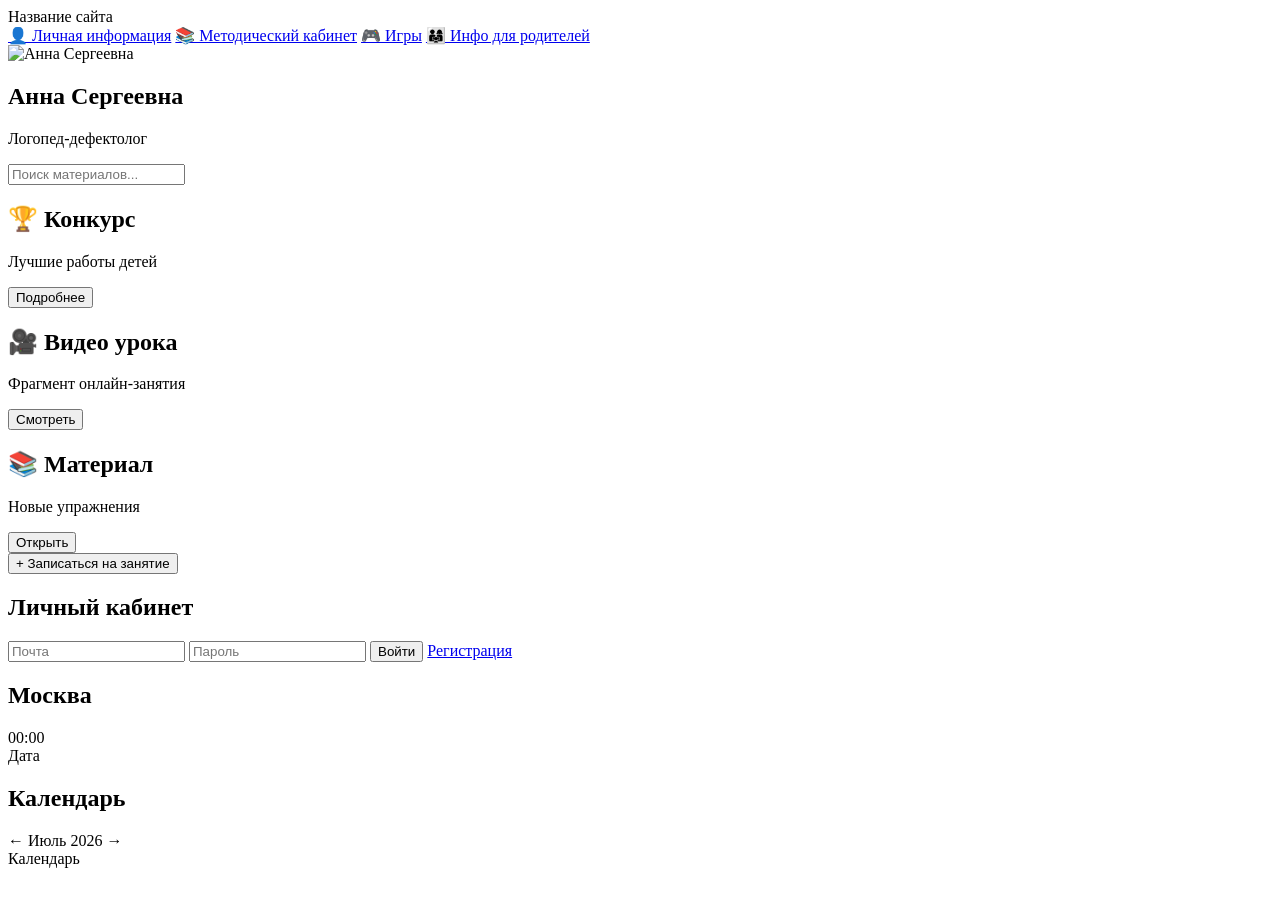
==== index.html @ 62c42d93 "Update index.html" ====
<!DOCTYPE html>
<html lang="ru">

<head>

<meta charset="UTF-8">
<meta name="viewport" content="width=device-width, initial-scale=1.0">

<title>Название сайта</title>

<link rel="stylesheet" href="css/style.css">

</head>


<body>


<div class="layout">


<!-- ЛЕВОЕ МЕНЮ -->

<aside class="sidebar">

<div class="logo">
Название сайта
</div>


<nav>

<a href="#">👤 Личная информация</a>

<a href="#">📚 Методический кабинет</a>

<a href="games.html">🎮 Игры</a>

<a href="parents.html">👨‍👩‍👧 Инфо для родителей</a>

</nav>


</aside>





<!-- ЦЕНТР -->

<main class="main">


<section class="doctor">


<img 
src="assets/avatar/avatar-placeholder.png"
alt="Анна Сергеевна">


<div>

<h1>
Анна Сергеевна
</h1>


<p>
Логопед-дефектолог
</p>


</div>


</section>





<div class="search">

<input 
placeholder="Поиск материалов..."
>

</div>





<section class="carousel">


<div class="card">

<h2>
🏆 Конкурс
</h2>

<p>
Лучшие работы детей
</p>

<button>
Подробнее
</button>

</div>




<div class="card">

<h2>
🎥 Видео урока
</h2>

<p>
Фрагмент онлайн-занятия
</p>

<button>
Смотреть
</button>

</div>




<div class="card">

<h2>
📚 Материал
</h2>

<p>
Новые упражнения
</p>

<button>
Открыть
</button>

</div>


</section>





<button class="record">

+ Записаться на занятие

</button>


</main>







<!-- ПРАВАЯ ЧАСТЬ -->

<aside class="right">


<section class="login">

<h2>
Личный кабинет
</h2>


<input placeholder="Почта">


<input placeholder="Пароль">


<button>
Войти
</button>


<a href="register.html">
Регистрация
</a>


</section>





<section class="clock">

<h2>
Москва
</h2>


<div id="time">
00:00
</div>


<div id="date">
Дата
</div>


</section>





<section class="calendar">


<h2>
Календарь
</h2>


<div class="calendar-box">

← Июль 2026 →

<br>

Календарь


</div>


</section>


</aside>



</div>


<script src="js/main.js"></script>


</body>

</html>
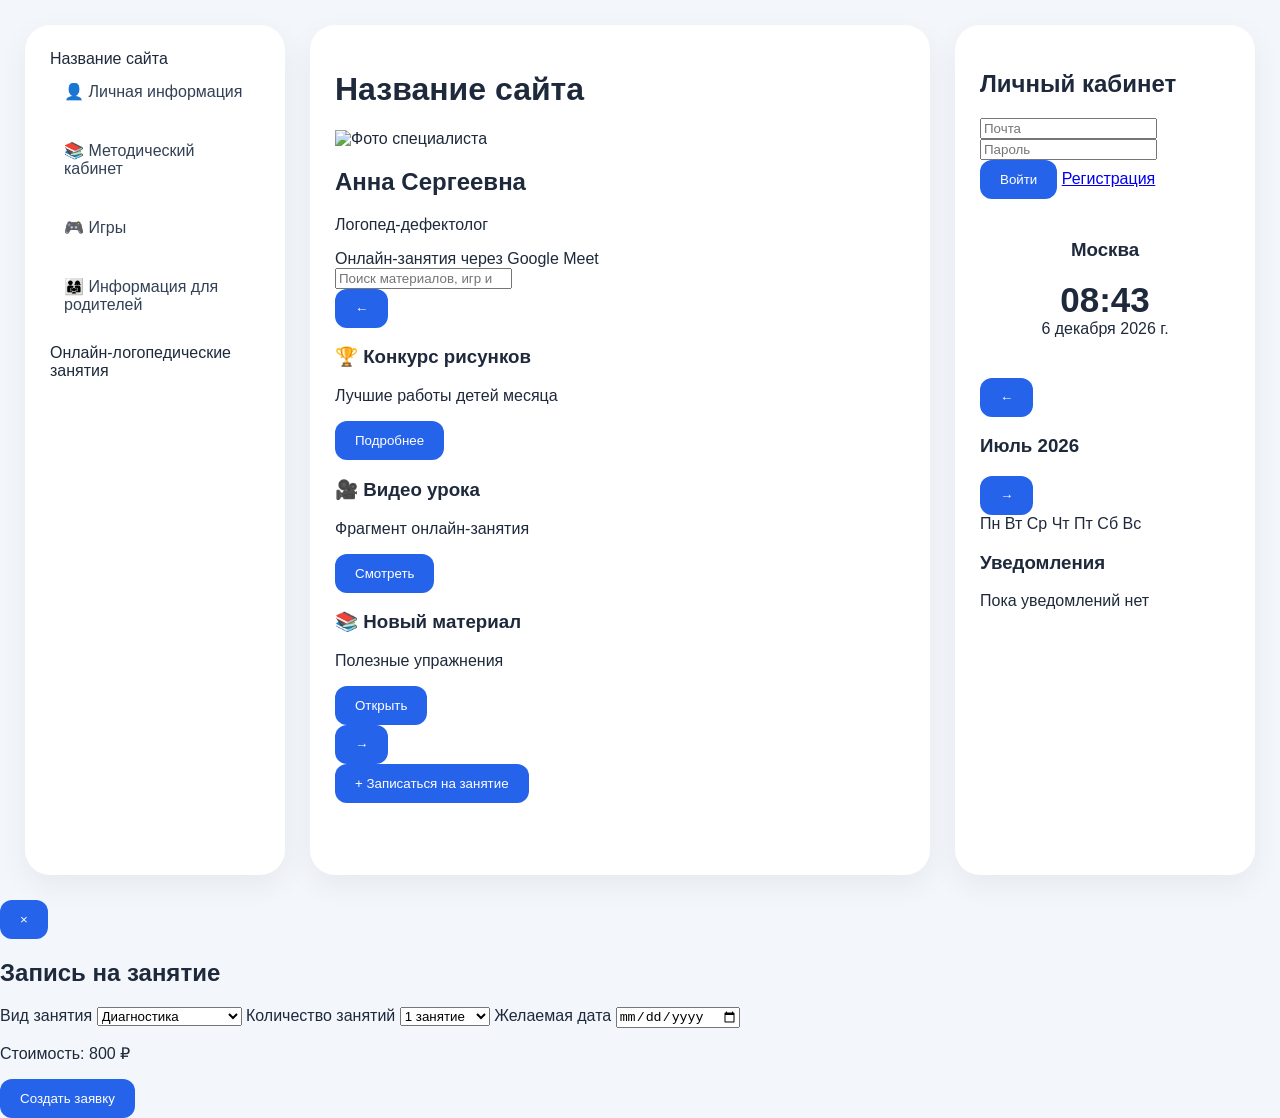
==== commit a9761174: "Update index.html" ====
--- a/index.html
+++ b/index.html
@@ -19,52 +19,117 @@
 <div class="layout">
 
 
-<!-- ЛЕВОЕ МЕНЮ -->
+
+<!-- =========================
+        ЛЕВОЕ МЕНЮ
+========================= -->
+
 
 <aside class="sidebar">
 
-<div class="logo">
+
+<div class="site-logo">
+
+<span id="siteName">
 Название сайта
-</div>
-
-
-<nav>
-
-<a href="#">👤 Личная информация</a>
-
-<a href="#">📚 Методический кабинет</a>
-
-<a href="games.html">🎮 Игры</a>
-
-<a href="parents.html">👨‍👩‍👧 Инфо для родителей</a>
+</span>
+
+</div>
+
+
+
+<nav class="menu">
+
+
+<a href="#">
+👤 Личная информация
+</a>
+
+
+<a href="materials.html">
+📚 Методический кабинет
+</a>
+
+
+<a href="games.html">
+🎮 Игры
+</a>
+
+
+<a href="parents.html">
+👨‍👩‍👧 Информация для родителей
+</a>
+
 
 </nav>
 
 
+
+<div class="sidebar-footer">
+
+<p>
+Онлайн-логопедические занятия
+</p>
+
+</div>
+
+
 </aside>
 
 
 
 
 
-<!-- ЦЕНТР -->
+
+
+<!-- =========================
+        ЦЕНТРАЛЬНЫЙ БЛОК
+========================= -->
+
 
 <main class="main">
 
 
-<section class="doctor">
+
+
+
+<header class="header">
+
+
+<h1 id="headerTitle">
+
+Название сайта
+
+</h1>
+
+
+</header>
+
+
+
+
+
+
+<!-- СПЕЦИАЛИСТ -->
+
+
+<section class="specialist">
 
 
 <img 
 src="assets/avatar/avatar-placeholder.png"
-alt="Анна Сергеевна">
-
-
-<div>
-
-<h1>
+class="avatar"
+alt="Фото специалиста"
+>
+
+
+
+<div class="specialist-info">
+
+
+<h2>
 Анна Сергеевна
-</h1>
+</h2>
 
 
 <p>
@@ -72,98 +137,181 @@
 </p>
 
 
-</div>
-
-
-</section>
-
-
-
-
-
-<div class="search">
+<span>
+Онлайн-занятия через Google Meet
+</span>
+
+
+</div>
+
+
+
+</section>
+
+
+
+
+
+
+
+
+<!-- ПОИСК -->
+
+
+<section class="search-block">
+
 
 <input 
-placeholder="Поиск материалов..."
+type="search"
+id="searchInput"
+placeholder="Поиск материалов, игр и упражнений..."
 >
 
-</div>
-
-
-
-
-
-<section class="carousel">
-
-
-<div class="card">
-
-<h2>
-🏆 Конкурс
-</h2>
+
+</section>
+
+
+
+
+
+
+
+
+<!-- КАРУСЕЛЬ -->
+
+
+<section class="slider">
+
+
+<button 
+class="slider-btn"
+id="prevSlide">
+←
+</button>
+
+
+
+<div class="slides" id="slides">
+
+
+
+<article class="slide active">
+
+
+<h3>
+🏆 Конкурс рисунков
+</h3>
+
 
 <p>
-Лучшие работы детей
+Лучшие работы детей месяца
 </p>
+
 
 <button>
 Подробнее
 </button>
 
-</div>
-
-
-
-
-<div class="card">
-
-<h2>
+
+</article>
+
+
+
+
+
+<article class="slide">
+
+
+<h3>
 🎥 Видео урока
-</h2>
+</h3>
+
 
 <p>
 Фрагмент онлайн-занятия
 </p>
 
+
 <button>
 Смотреть
 </button>
 
-</div>
-
-
-
-
-<div class="card">
-
-<h2>
-📚 Материал
-</h2>
+
+</article>
+
+
+
+
+
+<article class="slide">
+
+
+<h3>
+📚 Новый материал
+</h3>
+
 
 <p>
-Новые упражнения
+Полезные упражнения
 </p>
+
 
 <button>
 Открыть
 </button>
 
-</div>
-
-
-</section>
-
-
-
-
-
-<button class="record">
+
+</article>
+
+
+
+</div>
+
+
+
+
+<button 
+class="slider-btn"
+id="nextSlide">
+
+→
+
+</button>
+
+
+
+</section>
+
+
+
+
+
+
+
+
+
+<!-- ЗАПИСЬ -->
+
+
+<section class="booking-preview">
+
+
+<button 
+class="record-btn"
+id="openBooking">
 
 + Записаться на занятие
 
 </button>
 
 
+</section>
+
+
+
+
+
+
 </main>
 
 
@@ -172,27 +320,50 @@
 
 
 
-<!-- ПРАВАЯ ЧАСТЬ -->
+
+
+<!-- =========================
+        ПРАВАЯ КОЛОНКА
+========================= -->
+
 
 <aside class="right">
 
 
-<section class="login">
+
+
+
+
+<!-- ЛИЧНЫЙ КАБИНЕТ -->
+
+
+<section class="account">
+
 
 <h2>
 Личный кабинет
 </h2>
 
 
-<input placeholder="Почта">
-
-
-<input placeholder="Пароль">
+
+<input 
+type="email"
+placeholder="Почта"
+>
+
+
+
+<input 
+type="password"
+placeholder="Пароль"
+>
+
 
 
 <button>
 Войти
 </button>
+
 
 
 <a href="register.html">
@@ -200,17 +371,26 @@
 </a>
 
 
-</section>
-
-
-
+
+</section>
+
+
+
+
+
+
+
+
+
+<!-- ЧАСЫ -->
 
 
 <section class="clock">
 
-<h2>
+
+<h3>
 Москва
-</h2>
+</h3>
 
 
 <div id="time">
@@ -229,34 +409,255 @@
 
 
 
+
+
+
+
+<!-- КАЛЕНДАРЬ -->
+
+
 <section class="calendar">
 
 
+<div class="calendar-top">
+
+
+<button id="prevMonth">
+←
+</button>
+
+
+<h3 id="monthTitle">
+Июль 2026
+</h3>
+
+
+<button id="nextMonth">
+→
+</button>
+
+
+
+</div>
+
+
+
+
+
+<div class="week">
+
+<span>Пн</span>
+<span>Вт</span>
+<span>Ср</span>
+<span>Чт</span>
+<span>Пт</span>
+<span>Сб</span>
+<span>Вс</span>
+
+</div>
+
+
+
+
+
+<div 
+id="calendarDays"
+class="days">
+
+</div>
+
+
+
+
+
+</section>
+
+
+
+
+
+
+
+
+
+<!-- БУДУЩИЕ УВЕДОМЛЕНИЯ -->
+
+
+<section class="notifications">
+
+
+<h3>
+Уведомления
+</h3>
+
+
+<div id="notificationsList">
+
+Пока уведомлений нет
+
+</div>
+
+
+</section>
+
+
+
+
+</aside>
+
+
+
+
+
+
+</div>
+
+
+
+
+
+
+
+
+
+<!-- =========================
+       ОКНО ЗАПИСИ
+========================= -->
+
+
+<div 
+class="modal"
+id="bookingModal">
+
+
+
+<div class="modal-content">
+
+
+<button 
+class="close-modal"
+id="closeBooking">
+
+×
+
+</button>
+
+
+
 <h2>
-Календарь
+Запись на занятие
 </h2>
 
 
-<div class="calendar-box">
-
-← Июль 2026 →
-
-<br>
-
-Календарь
-
-
-</div>
-
-
-</section>
-
-
-</aside>
-
-
-
-</div>
+
+
+
+<label>
+Вид занятия
+</label>
+
+
+<select>
+
+
+<option>
+Диагностика
+</option>
+
+
+<option>
+Постановка звуков
+</option>
+
+
+<option>
+Развитие речи
+</option>
+
+
+<option>
+Подготовка к школе
+</option>
+
+
+</select>
+
+
+
+
+
+
+<label>
+Количество занятий
+</label>
+
+
+<select>
+
+
+<option>
+1 занятие
+</option>
+
+
+<option>
+5 занятий
+</option>
+
+
+<option>
+10 занятий
+</option>
+
+
+</select>
+
+
+
+
+
+
+<label>
+Желаемая дата
+</label>
+
+
+<input type="date">
+
+
+
+
+
+<p class="price">
+
+Стоимость:
+800 ₽
+
+</p>
+
+
+
+
+<button>
+
+Создать заявку
+
+</button>
+
+
+
+</div>
+
+
+</div>
+
+
+
+
+
+
+
+
 
 
 <script src="js/main.js"></script>
--- a/css/style.css
+++ b/css/style.css
@@ -0,0 +1,351 @@
+*{
+box-sizing:border-box;
+}
+
+
+body{
+
+margin:0;
+
+font-family:
+"Inter",
+Arial,
+sans-serif;
+
+background:#f3f7fb;
+
+color:#1e293b;
+
+}
+
+
+
+.layout{
+
+display:grid;
+
+grid-template-columns:
+260px 1fr 300px;
+
+gap:25px;
+
+padding:25px;
+
+min-height:100vh;
+
+}
+
+
+
+
+
+.sidebar,
+.right,
+.main{
+
+background:white;
+
+border-radius:25px;
+
+padding:25px;
+
+box-shadow:
+0 10px 30px rgba(0,0,0,.06);
+
+}
+
+
+
+
+
+.logo{
+
+font-size:25px;
+
+font-weight:700;
+
+color:#2563eb;
+
+margin-bottom:40px;
+
+}
+
+
+
+nav{
+
+display:flex;
+
+flex-direction:column;
+
+gap:12px;
+
+}
+
+
+
+nav a{
+
+padding:14px;
+
+border-radius:14px;
+
+text-decoration:none;
+
+color:#334155;
+
+}
+
+
+
+nav a:hover{
+
+background:#e0f2fe;
+
+color:#2563eb;
+
+}
+
+
+
+
+
+.doctor{
+
+display:flex;
+
+align-items:center;
+
+gap:25px;
+
+}
+
+
+
+.doctor img{
+
+width:120px;
+
+height:120px;
+
+border-radius:50%;
+
+object-fit:cover;
+
+background:#dbeafe;
+
+}
+
+
+
+.doctor h1{
+
+font-size:34px;
+
+margin:0;
+
+}
+
+
+
+.doctor p{
+
+font-size:18px;
+
+color:#64748b;
+
+}
+
+
+
+
+
+.search{
+
+margin:35px 0;
+
+}
+
+
+
+.search input{
+
+width:100%;
+
+padding:16px;
+
+border-radius:15px;
+
+border:1px solid #dbeafe;
+
+font-size:16px;
+
+}
+
+
+
+
+
+.carousel{
+
+display:flex;
+
+gap:20px;
+
+overflow:hidden;
+
+}
+
+
+
+.card{
+
+background:#eff6ff;
+
+padding:25px;
+
+border-radius:20px;
+
+min-width:240px;
+
+}
+
+
+
+button{
+
+background:#2563eb;
+
+color:white;
+
+border:0;
+
+padding:12px 20px;
+
+border-radius:12px;
+
+cursor:pointer;
+
+}
+
+
+
+
+
+.record{
+
+width:100%;
+
+margin-top:30px;
+
+font-size:18px;
+
+padding:18px;
+
+}
+
+
+
+
+
+.login input{
+
+width:100%;
+
+padding:12px;
+
+margin-bottom:10px;
+
+border-radius:10px;
+
+border:1px solid #ddd;
+
+}
+
+
+
+.login button{
+
+width:100%;
+
+}
+
+
+
+.login a{
+
+display:block;
+
+margin-top:15px;
+
+color:#2563eb;
+
+}
+
+
+
+
+
+.clock{
+
+margin-top:40px;
+
+text-align:center;
+
+}
+
+
+
+#time{
+
+font-size:35px;
+
+font-weight:700;
+
+}
+
+
+
+
+
+.calendar{
+
+margin-top:40px;
+
+}
+
+
+
+.calendar-box{
+
+height:220px;
+
+border-radius:20px;
+
+background:#f8fafc;
+
+display:flex;
+
+align-items:center;
+
+justify-content:center;
+
+text-align:center;
+
+color:#94a3b8;
+
+}
+
+
+
+
+
+@media(max-width:1100px){
+
+.layout{
+
+grid-template-columns:1fr;
+
+}
+
+}
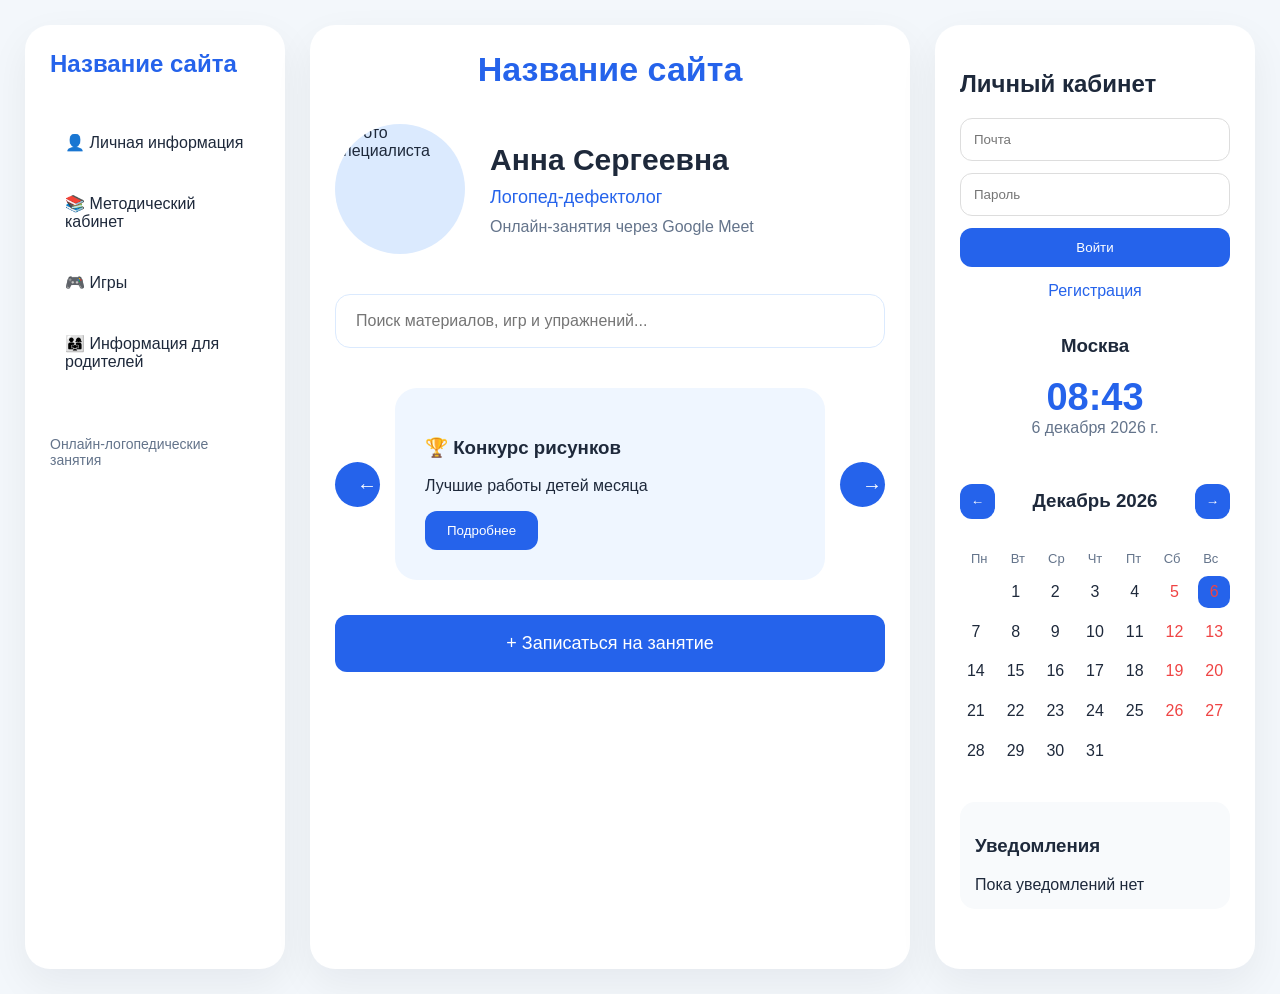
==== commit d634c85c: "Update index.html" ====
--- a/index.html
+++ b/index.html
@@ -530,7 +530,6 @@
 id="bookingModal">
 
 
-
 <div class="modal-content">
 
 
@@ -553,34 +552,35 @@
 
 
 <label>
-Вид занятия
+Выберите услугу
 </label>
 
 
-<select>
-
-
-<option>
-Диагностика
-</option>
-
-
-<option>
-Постановка звуков
-</option>
-
-
-<option>
-Развитие речи
-</option>
-
-
-<option>
-Подготовка к школе
+<select id="serviceSelect">
+
+
+<option value="800">
+Диагностика — 800 ₽
+</option>
+
+
+<option value="900">
+Постановка звука — 900 ₽
+</option>
+
+
+<option value="700">
+Развитие речи — 700 ₽
+</option>
+
+
+<option value="1000">
+Подготовка к школе — 1000 ₽
 </option>
 
 
 </select>
+
 
 
 
@@ -592,21 +592,72 @@
 </label>
 
 
-<select>
+<select id="countSelect">
+
+
+<option value="1">
+1 занятие
+</option>
+
+
+<option value="5">
+5 занятий
+</option>
+
+
+<option value="10">
+10 занятий
+</option>
+
+
+</select>
+
+
+
+
+
+
+
+<label>
+Дата занятия
+</label>
+
+
+<input 
+type="date"
+id="lessonDate"
+>
+
+
+
+
+
+
+<label>
+Желаемое время
+</label>
+
+
+<select id="timeSelect">
 
 
 <option>
-1 занятие
+10:00
 </option>
 
 
 <option>
-5 занятий
+12:00
 </option>
 
 
 <option>
-10 занятий
+15:00
+</option>
+
+
+<option>
+18:00
 </option>
 
 
@@ -617,32 +668,29 @@
 
 
 
-<label>
-Желаемая дата
-</label>
-
-
-<input type="date">
-
-
-
-
-
-<p class="price">
+<h3>
 
 Стоимость:
-800 ₽
-
-</p>
-
-
-
-
-<button>
-
-Создать заявку
-
-</button>
+
+<span id="totalPrice">
+800
+</span>
+
+₽
+
+</h3>
+
+
+
+
+
+
+<button id="sendBooking">
+
+Отправить заявку
+
+</button>
+
 
 
 
--- a/css/style.css
+++ b/css/style.css
@@ -1,53 +1,1017 @@
 *{
-box-sizing:border-box;
-}
+    box-sizing:border-box;
+}
+
+
+:root{
+
+    --primary:#2563eb;
+    --primary-light:#e0f2fe;
+
+    --bg:#f3f7fb;
+
+    --white:#ffffff;
+
+    --text:#1e293b;
+
+    --muted:#64748b;
+
+    --border:#dbeafe;
+
+    --danger:#ef4444;
+
+}
+
 
 
 body{
 
-margin:0;
-
-font-family:
-"Inter",
-Arial,
-sans-serif;
-
-background:#f3f7fb;
-
-color:#1e293b;
-
-}
-
+    margin:0;
+
+    font-family:
+    "Inter",
+    Arial,
+    sans-serif;
+
+    background:var(--bg);
+
+    color:var(--text);
+
+}
+
+
+
+
+
+/* =========================
+        ОСНОВНАЯ СЕТКА
+========================= */
 
 
 .layout{
 
+    min-height:100vh;
+
+    display:grid;
+
+    grid-template-columns:
+
+    260px
+    minmax(400px,1fr)
+    320px;
+
+
+    gap:25px;
+
+    padding:25px;
+
+}
+
+
+
+
+
+
+.sidebar,
+.main,
+.right{
+
+    background:var(--white);
+
+    border-radius:25px;
+
+    padding:25px;
+
+    box-shadow:
+
+    0 15px 40px rgba(15,23,42,.06);
+
+}
+
+
+
+
+
+/* =========================
+        ЛЕВОЕ МЕНЮ
+========================= */
+
+
+.site-logo{
+
+
+    font-size:24px;
+
+    font-weight:800;
+
+    color:var(--primary);
+
+    margin-bottom:40px;
+
+}
+
+
+
+.menu{
+
+    display:flex;
+
+    flex-direction:column;
+
+    gap:12px;
+
+}
+
+
+
+.menu a{
+
+
+    text-decoration:none;
+
+    color:var(--text);
+
+    padding:15px;
+
+    border-radius:15px;
+
+    transition:.25s;
+
+}
+
+
+
+.menu a:hover{
+
+
+    background:var(--primary-light);
+
+    color:var(--primary);
+
+    transform:translateX(5px);
+
+}
+
+
+
+
+.sidebar-footer{
+
+
+    margin-top:50px;
+
+    color:var(--muted);
+
+    font-size:14px;
+
+}
+
+
+
+
+
+
+
+/* =========================
+        ШАПКА
+========================= */
+
+
+.header{
+
+
+    text-align:center;
+
+    margin-bottom:35px;
+
+}
+
+
+
+.header h1{
+
+
+    margin:0;
+
+    font-size:34px;
+
+    color:var(--primary);
+
+}
+
+
+
+
+
+
+/* =========================
+        СПЕЦИАЛИСТ
+========================= */
+
+
+.specialist{
+
+
+    display:flex;
+
+    align-items:center;
+
+    gap:25px;
+
+}
+
+
+
+.avatar{
+
+
+    width:130px;
+
+    height:130px;
+
+    border-radius:50%;
+
+    object-fit:cover;
+
+    background:#dbeafe;
+
+}
+
+
+
+.specialist-info h2{
+
+
+    margin:0;
+
+    font-size:30px;
+
+}
+
+
+
+.specialist-info p{
+
+
+    margin:10px 0;
+
+    font-size:18px;
+
+    color:var(--primary);
+
+}
+
+
+
+.specialist-info span{
+
+
+    color:var(--muted);
+
+}
+
+
+
+
+
+
+/* =========================
+        ПОИСК
+========================= */
+
+
+.search-block{
+
+
+    margin:40px 0;
+
+}
+
+
+
+.search-block input{
+
+
+    width:100%;
+
+    padding:17px 20px;
+
+    border-radius:15px;
+
+    border:1px solid var(--border);
+
+    font-size:16px;
+
+    outline:none;
+
+}
+
+
+
+.search-block input:focus{
+
+
+    border-color:var(--primary);
+
+}
+
+
+
+
+
+
+
+
+/* =========================
+        КАРУСЕЛЬ
+========================= */
+
+
+.slider{
+
+
+    display:flex;
+
+    align-items:center;
+
+    gap:15px;
+
+}
+
+
+
+.slides{
+
+
+    flex:1;
+
+    overflow:hidden;
+
+}
+
+
+
+.slide{
+
+
+    display:none;
+
+    background:#eff6ff;
+
+    padding:30px;
+
+    border-radius:22px;
+
+    min-height:190px;
+
+}
+
+
+
+.slide.active{
+
+
+    display:block;
+
+    animation:fade .4s;
+
+}
+
+
+
+@keyframes fade{
+
+
+    from{
+
+        opacity:0;
+
+        transform:translateX(20px);
+
+    }
+
+
+    to{
+
+        opacity:1;
+
+        transform:translateX(0);
+
+    }
+
+}
+
+
+
+.slider-btn{
+
+
+    width:45px;
+
+    height:45px;
+
+    border-radius:50%;
+
+    background:var(--primary);
+
+    color:white;
+
+    border:0;
+
+    cursor:pointer;
+
+    font-size:20px;
+
+}
+
+
+
+
+
+
+button{
+
+
+    background:var(--primary);
+
+    color:white;
+
+    border:0;
+
+    padding:12px 22px;
+
+    border-radius:12px;
+
+    cursor:pointer;
+
+    transition:.2s;
+
+}
+
+
+
+button:hover{
+
+
+    transform:translateY(-2px);
+
+    opacity:.9;
+
+}
+
+
+
+
+
+
+/* =========================
+        ЗАПИСЬ
+========================= */
+
+
+.booking-preview{
+
+
+    margin-top:35px;
+
+}
+
+
+
+.record-btn{
+
+
+    width:100%;
+
+    padding:18px;
+
+    font-size:18px;
+
+}
+
+
+
+
+
+
+
+/* =========================
+        ПРАВАЯ ЧАСТЬ
+========================= */
+
+
+.right section{
+
+
+    margin-bottom:35px;
+
+}
+
+
+
+.account input{
+
+
+    width:100%;
+
+    padding:13px;
+
+    margin-bottom:12px;
+
+    border-radius:12px;
+
+    border:1px solid #ddd;
+
+}
+
+
+
+.account button{
+
+
+    width:100%;
+
+}
+
+
+
+.account a{
+
+
+    display:block;
+
+    text-align:center;
+
+    margin-top:15px;
+
+    color:var(--primary);
+
+    text-decoration:none;
+
+}
+
+
+
+
+
+
+
+/* =========================
+        ЧАСЫ
+========================= */
+
+
+.clock{
+
+
+    text-align:center;
+
+}
+
+
+
+#time{
+
+
+    font-size:38px;
+
+    font-weight:800;
+
+    color:var(--primary);
+
+}
+
+
+
+#date{
+
+
+    color:var(--muted);
+
+}
+
+
+
+
+
+
+/* =========================
+        КАЛЕНДАРЬ
+========================= */
+
+
+.calendar-top{
+
+
+    display:flex;
+
+    align-items:center;
+
+    justify-content:space-between;
+
+}
+
+
+
+.calendar-top button{
+
+
+    width:35px;
+
+    height:35px;
+
+    padding:0;
+
+}
+
+
+
+.week{
+
+
+    margin-top:20px;
+
+    display:grid;
+
+    grid-template-columns:repeat(7,1fr);
+
+    text-align:center;
+
+    color:var(--muted);
+
+    font-size:13px;
+
+}
+
+
+
+.days{
+
+
+    margin-top:10px;
+
+    display:grid;
+
+    grid-template-columns:repeat(7,1fr);
+
+    gap:8px;
+
+}
+
+
+
+.days div{
+
+
+    aspect-ratio:1;
+
+    display:flex;
+
+    align-items:center;
+
+    justify-content:center;
+
+    border-radius:10px;
+
+    cursor:pointer;
+
+}
+
+
+
+.days div:hover{
+
+
+    background:var(--primary-light);
+
+}
+
+
+
+.today{
+
+
+    background:var(--primary);
+
+    color:white;
+
+}
+
+
+
+.weekend{
+
+
+    color:var(--danger);
+
+}
+
+
+
+
+
+
+
+/* =========================
+        УВЕДОМЛЕНИЯ
+========================= */
+
+
+.notifications{
+
+
+    padding:15px;
+
+    background:#f8fafc;
+
+    border-radius:15px;
+
+}
+
+
+
+
+
+
+/* =========================
+        МОДАЛЬНОЕ ОКНО
+========================= */
+
+
+.modal{
+
+
+    position:fixed;
+
+    inset:0;
+
+    background:rgba(15,23,42,.45);
+
+    display:none;
+
+    align-items:center;
+
+    justify-content:center;
+
+}
+
+
+
+.modal.active{
+
+
+    display:flex;
+
+}
+
+
+
+.modal-content{
+
+
+    width:400px;
+
+    background:white;
+
+    padding:30px;
+
+    border-radius:25px;
+
+}
+
+
+
+.modal-content input,
+.modal-content select{
+
+
+    width:100%;
+
+    padding:14px;
+
+    margin:10px 0 20px;
+
+    border-radius:12px;
+
+    border:1px solid #ddd;
+
+}
+
+
+
+.close-modal{
+
+
+    float:right;
+
+    background:#ef4444;
+
+}
+
+
+
+
+
+/* =========================
+        МОБИЛЬНАЯ ВЕРСИЯ
+========================= */
+
+
+@media(max-width:1100px){
+
+
+.layout{
+
+
+    grid-template-columns:1fr;
+
+}
+
+
+
+.sidebar,
+.right{
+
+
+    order:2;
+
+}
+
+
+
+.main{
+
+
+    order:1;
+
+}
+
+
+}
+
+
+
+@media(max-width:600px){
+
+
+.layout{
+
+
+    padding:10px;
+
+}
+
+
+
+.specialist{
+
+
+    flex-direction:column;
+
+    text-align:center;
+
+}
+
+
+
+.specialist-info h2{
+
+
+    font-size:24px;
+
+}
+
+
+
+.slider{
+
+
+    gap:5px;
+
+}
+
+
+
+.modal-content{
+
+
+    width:90%;
+
+}
+
+
+}
+
+/* =========================
+        АВТОРИЗАЦИЯ
+========================= */
+
+
+.auth-page{
+
+min-height:100vh;
+
+display:flex;
+
+align-items:center;
+
+justify-content:center;
+
+}
+
+
+
+.auth-card{
+
+background:white;
+
+padding:40px;
+
+border-radius:25px;
+
+width:400px;
+
+box-shadow:
+0 15px 40px rgba(0,0,0,.08);
+
+text-align:center;
+
+}
+
+
+
+.auth-card input{
+
+width:100%;
+
+padding:15px;
+
+margin:10px 0;
+
+border-radius:12px;
+
+border:1px solid #ddd;
+
+}
+
+
+
+.auth-card button{
+
+width:100%;
+
+margin:15px 0;
+
+}
+
+
+
+.auth-card a{
+
+display:block;
+
+margin-top:15px;
+
+color:#2563eb;
+
+text-decoration:none;
+
+}
+
+
+
+
+
+/* =========================
+        ПРОФИЛЬ
+========================= */
+
+
+.profile-page{
+
+padding:30px;
+
 display:grid;
 
 grid-template-columns:
-260px 1fr 300px;
+
+350px 1fr;
 
 gap:25px;
 
-padding:25px;
-
-min-height:100vh;
-
-}
-
-
-
-
-
-.sidebar,
-.right,
-.main{
+}
+
+
+
+.profile-card,
+.schedule-card,
+.profile-actions{
 
 background:white;
 
+padding:30px;
+
 border-radius:25px;
-
-padding:25px;
 
 box-shadow:
 0 10px 30px rgba(0,0,0,.06);
@@ -56,52 +1020,154 @@
 
 
 
-
-
-.logo{
-
-font-size:25px;
-
-font-weight:700;
+.lesson-balance{
+
+margin-top:30px;
+
+background:#eff6ff;
+
+padding:25px;
+
+border-radius:20px;
+
+text-align:center;
+
+}
+
+
+
+.lesson-balance span{
+
+font-size:50px;
+
+font-weight:800;
 
 color:#2563eb;
 
-margin-bottom:40px;
-
-}
-
-
-
-nav{
+}
+
+
+
+.empty-schedule{
+
+padding:40px;
+
+background:#f8fafc;
+
+border-radius:20px;
+
+text-align:center;
+
+}
+
+/* =========================
+        АДМИНКА
+========================= */
+
+
+.admin-layout{
+
+display:grid;
+
+grid-template-columns:260px 1fr;
+
+min-height:100vh;
+
+gap:25px;
+
+padding:25px;
+
+}
+
+
+
+.admin-sidebar{
+
+background:white;
+
+padding:25px;
+
+border-radius:25px;
 
 display:flex;
 
 flex-direction:column;
 
-gap:12px;
-
-}
-
-
-
-nav a{
-
-padding:14px;
-
-border-radius:14px;
+gap:15px;
+
+}
+
+
+
+.admin-sidebar a{
 
 text-decoration:none;
 
 color:#334155;
 
-}
-
-
-
-nav a:hover{
+padding:12px;
+
+border-radius:12px;
+
+}
+
+
+
+.admin-sidebar a:hover{
 
 background:#e0f2fe;
 
+}
+
+
+
+.admin-main{
+
+display:flex;
+
+flex-direction:column;
+
+gap:25px;
+
+}
+
+
+
+.admin-header,
+.admin-block,
+.stats .stat-card,
+.admin-actions{
+
+background:white;
+
+padding:25px;
+
+border-radius:25px;
+
+box-shadow:
+0 10px 30px rgba(0,0,0,.05);
+
+}
+
+
+
+
+.stats{
+
+display:grid;
+
+grid-template-columns:repeat(3,1fr);
+
+gap:20px;
+
+}
+
+
+
+.stat-card strong{
+
+font-size:40px;
+
 color:#2563eb;
 
 }
@@ -110,11 +1176,116 @@
 
 
 
-.doctor{
+.request{
+
+background:#f8fafc;
+
+padding:20px;
+
+border-radius:15px;
+
+}
+
+
+
+.danger{
+
+background:#ef4444;
+
+}
+
+
+
+table{
+
+width:100%;
+
+border-collapse:collapse;
+
+}
+
+
+
+td,
+th{
+
+padding:15px;
+
+text-align:left;
+
+border-bottom:1px solid #eee;
+
+}
+
+
+
+.admin-actions{
 
 display:flex;
 
-align-items:center;
+gap:15px;
+
+}
+
+
+
+
+@media(max-width:900px){
+
+
+.admin-layout{
+
+grid-template-columns:1fr;
+
+}
+
+
+.stats{
+
+grid-template-columns:1fr;
+
+}
+
+
+}
+
+/* =========================
+        КОНТЕНТНЫЕ СТРАНИЦЫ
+========================= */
+
+
+.content-page{
+
+padding:40px;
+
+}
+
+
+
+.page-header{
+
+background:white;
+
+padding:30px;
+
+border-radius:25px;
+
+margin-bottom:30px;
+
+box-shadow:
+0 10px 30px rgba(0,0,0,.05);
+
+}
+
+
+
+.cards-grid{
+
+display:grid;
+
+grid-template-columns:
+
+repeat(3,1fr);
 
 gap:25px;
 
@@ -122,230 +1293,41 @@
 
 
 
-.doctor img{
-
-width:120px;
-
-height:120px;
-
-border-radius:50%;
-
-object-fit:cover;
-
-background:#dbeafe;
-
-}
-
-
-
-.doctor h1{
-
-font-size:34px;
-
-margin:0;
-
-}
-
-
-
-.doctor p{
-
-font-size:18px;
-
-color:#64748b;
-
-}
-
-
-
-
-
-.search{
-
-margin:35px 0;
-
-}
-
-
-
-.search input{
+.material-card{
+
+background:white;
+
+padding:25px;
+
+border-radius:25px;
+
+box-shadow:
+0 10px 30px rgba(0,0,0,.05);
+
+}
+
+
+
+.material-card img{
 
 width:100%;
 
-padding:16px;
-
 border-radius:15px;
 
-border:1px solid #dbeafe;
-
-font-size:16px;
-
-}
-
-
-
-
-
-.carousel{
-
-display:flex;
-
-gap:20px;
-
-overflow:hidden;
-
-}
-
-
-
-.card{
-
-background:#eff6ff;
-
-padding:25px;
-
-border-radius:20px;
-
-min-width:240px;
-
-}
-
-
-
-button{
-
-background:#2563eb;
-
-color:white;
-
-border:0;
-
-padding:12px 20px;
-
-border-radius:12px;
-
-cursor:pointer;
-
-}
-
-
-
-
-
-.record{
-
-width:100%;
-
-margin-top:30px;
-
-font-size:18px;
-
-padding:18px;
-
-}
-
-
-
-
-
-.login input{
-
-width:100%;
-
-padding:12px;
-
-margin-bottom:10px;
-
-border-radius:10px;
-
-border:1px solid #ddd;
-
-}
-
-
-
-.login button{
-
-width:100%;
-
-}
-
-
-
-.login a{
-
-display:block;
-
 margin-top:15px;
 
-color:#2563eb;
-
-}
-
-
-
-
-
-.clock{
-
-margin-top:40px;
-
-text-align:center;
-
-}
-
-
-
-#time{
-
-font-size:35px;
-
-font-weight:700;
-
-}
-
-
-
-
-
-.calendar{
-
-margin-top:40px;
-
-}
-
-
-
-.calendar-box{
-
-height:220px;
-
-border-radius:20px;
-
-background:#f8fafc;
-
-display:flex;
-
-align-items:center;
-
-justify-content:center;
-
-text-align:center;
-
-color:#94a3b8;
-
-}
-
-
-
-
-
-@media(max-width:1100px){
-
-.layout{
+}
+
+
+
+@media(max-width:900px){
+
+
+.cards-grid{
 
 grid-template-columns:1fr;
 
 }
 
+
 }
